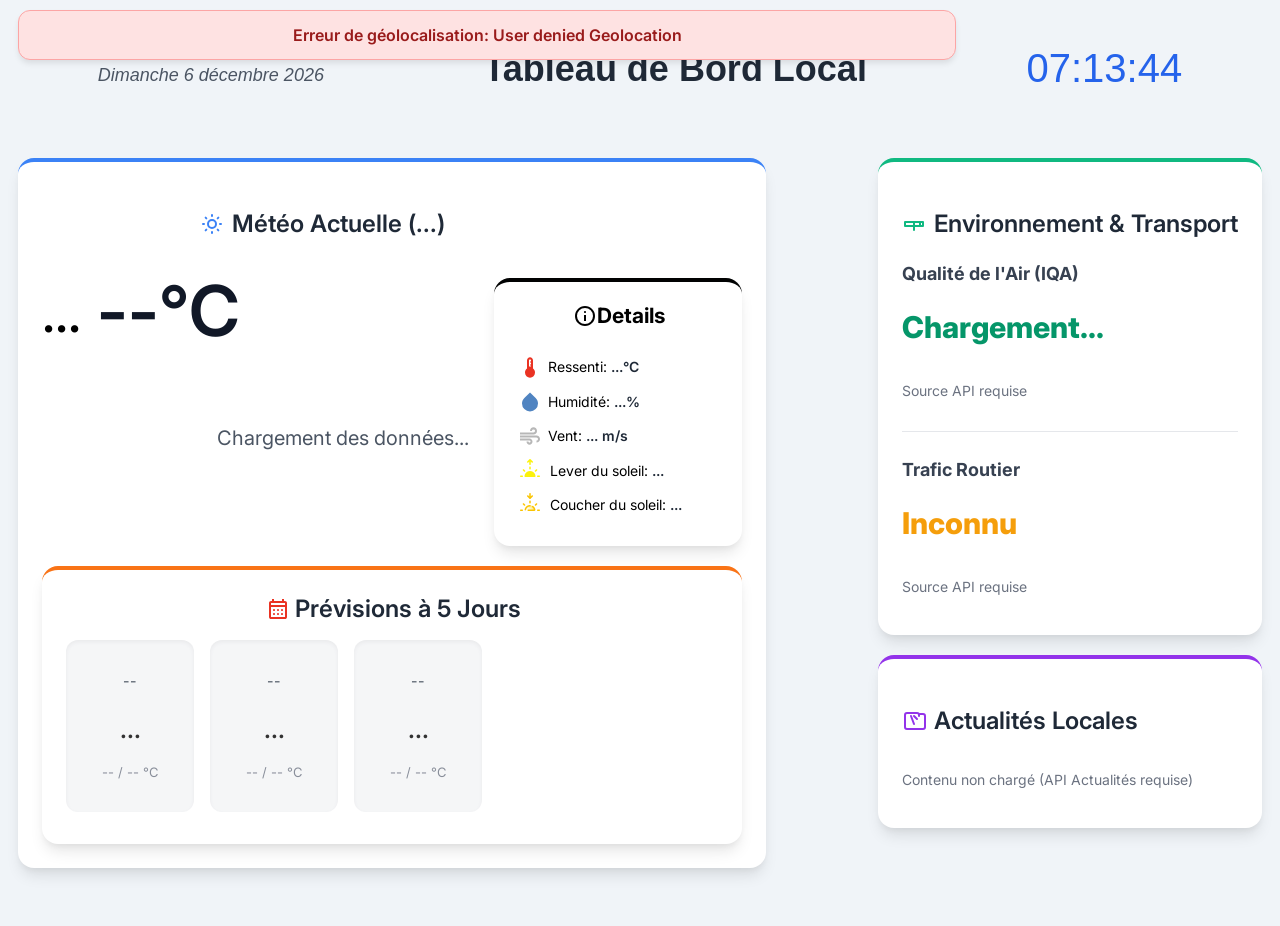
==== index.html @ c2a8eaa5 "first commit" ====
<!DOCTYPE html>
<html lang="fr">
<head>
    <meta charset="UTF-8">
    <meta name="viewport" content="width=device-width, initial-scale=1.0">
    <title>Info Locale</title>
    <link rel="stylesheet" href="style.css">
</head>
<body>

    <div id="app-container" class="app-container">
        <!-- Message de chargement/erreur au-dessus du tableau de bord -->
        <div id="status-message" class="status-message loading">Chargement de votre position...</div>
        
        <!-- En-tête et Horloge -->
        <div class="header-section">
            <div class="date-container">
                <p id="local-date" class="date">...</p>
            </div>
            <div class="title-container">
                <h1 class="title">Tableau de Bord Local</h1>
            </div>
            <div class="time-container">
                <p id="local-time" class="time">--:--</p>
            </div>
        </div>

        <!-- Grille Principale : Météo, Air, etc. -->
        <div class="main-grid">
            <div class="first-grid">
                <!-- 1. Carte Météo Principale -->
                <div id="weather-card" class="card weather-card-main">
                    <div class="meteo-title">
                        <h2 class="card-title card-title-blue">
                            <!-- Icône SVG Météo -->
                            <svg xmlns="http://www.w3.org/2000/svg" class="card-icon" fill="none" viewBox="0 0 24 24" stroke="currentColor">
                                <path stroke-linecap="round" stroke-linejoin="round" stroke-width="2" d="M12 3v1m0 16v1m9-9h-1M4 12H3m15.364 6.364l-.707-.707M6.343 6.343l-.707-.707m12.728 0l-.707.707M6.343 17.657l-.707.707M16 12a4 4 0 11-8 0 4 4 0 018 0z" />
                            </svg>
                            Météo Actuelle (<span id="city-name">...</span>)
                        </h2>
                    </div>
                    
                    <div class="weather-content-wrapper">
                        
                        <div class="weather-temp-area">
                            <!-- Température et icône -->
                            <div class="weather-temp-display">
                                <span id="weather-icon" class="weather-icon">...</span>
                                <div class="weather-temp">
                                    <span id="current-temp">--</span>°C
                                </div>
                            </div>
                            <p id="weather-description" class="weather-description">Chargement des données...</p>
                        </div>

                        <!-- Détails secondaires -->
                        <div class=" card weather-details-secondary">
                            <div class="title-detail">
                                <img src="assets/details.svg" alt="detail">
                                <h2>Details</h2>
                            </div>
                            <div class="detail-weather-container">
                                <div class="detail-weather">
                                    <img src="assets/thermometer.svg" alt="thermometer">
                                    <p>Ressenti: <span id="feels-like" class="detail-value">...°C</span></p>
                                </div>
                                <div class="detail-weather">
                                    <img src="assets/humidity.svg" alt="humidity">
                                    <p>Humidité: <span id="humidity" class="detail-value">...%</span></p>
                                </div>
                                <div class="detail-weather">
                                    <img src="assets/wind.svg" alt="wind">
                                    <p>Vent: <span id="wind-speed" class="detail-value">... m/s</span></p>
                                </div>
                                <div class="detail-weather">
                                    <img src="assets/sunrise.png" alt="sunrise" width="24px" height="24px" style="margin-top: 2px; margin-right: 2px;">
                                    <p>Lever du soleil: <span id="sunrise-time" class="detail-value">...</span></p>
                                </div>
                                <div class="detail-weather">
                                    <img src="assets/sunset.png" alt="sunset" width="24px" height="24px" style="margin-top: 2px; margin-right: 2px;">
                                    <p>Coucher du soleil: <span id="sunset-time" class="detail-value">...</span></p>
                                </div>
                            </div>
                            <!--
                            <p>Longitude: <span id="longitude" class="detail-value">...</span></p>
                            <p>Lattitude: <span id="lattitude" class="detail-value">...</span></p>
                            -->
                        </div>
                    </div>

                    <!-- 3. Panneau des Prévisions à 5 Jours -->
                    <div class="card forecast-card">
                        <h2 class="card-title card-title-orange">
                            <!-- Icône SVG Prévisions -->
                            <img src="assets/calendar.svg" alt="calendar" />
                            <p style="margin-left: 5px;">Prévisions à 5 Jours</p>
                        </h2>
                        <div id="forecast-container" class="forecast-container">
                            <!-- Les prévisions seront injectées ici par le JS -->
                            <div class="forecast-day forecast-placeholder">
                                <p class="forecast-day-name">--</p>
                                <span class="forecast-icon">...</span>
                                <p class="forecast-temp">-- / -- °C</p>
                            </div>
                            <div class="forecast-day forecast-placeholder">
                                <p class="forecast-day-name">--</p>
                                <span class="forecast-icon">...</span>
                                <p class="forecast-temp">-- / -- °C</p>
                            </div>
                            <div class="forecast-day forecast-placeholder">
                                <p class="forecast-day-name">--</p>
                                <span class="forecast-icon">...</span>
                                <p class="forecast-temp">-- / -- °C</p>
                            </div>
                        </div>
                    </div>
                </div>
            </div>

            
            <div class="second-grid">
                <!-- 2. Carte Qualité de l'Air et Transport -->
                <div class="card environment-card">
                    <h2 class="card-title card-title-green">
                        <!-- Icône SVG Environnement -->
                        <svg xmlns="http://www.w3.org/2000/svg" class="card-icon" fill="none" viewBox="0 0 24 24" stroke="currentColor">
                            <path stroke-linecap="round" stroke-linejoin="round" stroke-width="2" d="M3 10h18M3 14h18m-9-4v8m-9-8v4m18-4v4m-3-4v4" />
                        </svg>
                        Environnement & Transport
                    </h2>

                    <!-- Qualité de l'Air (Placeholder) -->
                    <div class="air-quality-section">
                        <h3 class="section-subtitle">Qualité de l'Air (IQA)</h3>
                        <p id="air-quality" class="air-quality-value">Chargement...</p>
                        <p class="section-note">Source API requise</p>
                    </div>

                    <!-- Trafic/Transport (Placeholder) -->
                    <div>
                        <h3 class="section-subtitle">Trafic Routier</h3>
                        <p id="traffic-status" class="traffic-value">Inconnu</p>
                        <p class="section-note">Source API requise</p>
                    </div>
                </div>

                <!-- 4. Carte Actualités Locales -->
                <div class="card news-card">
                    <h2 class="card-title card-title-purple">
                        <!-- Icône SVG Actualités -->
                        <svg xmlns="http://www.w3.org/2000/svg" class="card-icon" fill="none" viewBox="0 0 24 24" stroke="currentColor">
                            <path stroke-linecap="round" stroke-linejoin="round" stroke-width="2" d="M19 20H5a2 2 0 01-2-2V6a2 2 0 012-2h10a2 2 0 012 2v1m2 13h2a2 2 0 002-2V7a2 2 0 00-2-2h-3m-6 10L9 7m3 0l3 3m-3-3l3 3" />
                        </svg>
                        Actualités Locales
                    </h2>
                    <div id="news-container" class="news-container">
                        <p class="section-note">Contenu non chargé (API Actualités requise)</p>
                    </div>
                </div>
            </div>
        </div>
    </div>

    <script src="config.js"></script>
    <script src="geolocation.js"></script>
    <script src="weather.js"></script>
    <script src="forecast.js"></script>
</body>
</html>
---- style.css ----
/* Import de la police Inter (optionnel mais recommandé pour un look moderne) */
        @import url('https://fonts.googleapis.com/css2?family=Inter:wght@300;400;600;700;800&display=swap');

        /* --- 0. Message de Statut/Erreur --- */
        .status-message {
            padding: 12px 20px; /* 0.75rem 1.25rem */
            border-radius: 12px; /* 0.75rem */
            font-weight: 600;
            text-align: center;
            width: 896px; /* 56rem */
            display: none;
            box-shadow: 0 4px 6px -1px rgba(0, 0, 0, 0.1);
            position: fixed;
            top: 10px;
        }

        .loading {
            background-color: #e0f2fe; /* Bleu clair */
            color: #0c4a6e;
            border: 1px solid #7dd3fc;
        }

        .error {
            background-color: #fee2e2; /* Rouge clair */
            color: #991b1b;
            border: 1px solid #fca5a5;
        }

        .success {
            background-color: #d1fae5; /* Vert clair */
            color: #065f46;
            border: 1px solid #6ee7b7;
        }

        /* --- 1. Base et Layout --- */
        html { 
            font-family: 'Inter', sans-serif;
            line-height: 1.5;
        }

        body { 
            min-height: 100vh;
            padding: 5px;
            background-color: #f0f4f8; /* Arrière-plan léger */
        }

        .app-container {
            max-width: 100%; /* 56rem */
            margin: 5px;
        }

        /* Grille principale (responsive) */
        .main-grid {
            display: flex;
            justify-content: space-between;
            height: 450px;
        }


        /* --- 2. En-tête (Horloge et Titre) --- */
        .header-section {
            margin-bottom: 50px; /* 2.5rem */  
            display: flex;
            justify-content: space-around;
            height: 70px;
        }

        .title {
            font-size: 36px;
            font-weight: 800;
            color: #1f2937;
            font-family: Impact, Haettenschweiler, 'Arial Narrow Bold', sans-serif;
        }

        .date {
            font-size: 18px;
            color: #4b5563;
            font-style: italic;
            font-family: Impact, Haettenschweiler, 'Arial Narrow Bold', sans-serif;
            margin-top: 44px;
        }

        .time {
            font-size: 40px;
            font-weight: 300;
            color: #2563eb;
            font-family: Impact, Haettenschweiler, 'Arial Narrow Bold', sans-serif;
            margin-top: 20px;
        }

        /* --- 3. Style des Cartes (Cards) --- */
        .card {
            background-color: white;
            padding: 24px; /* 1.5rem */
            border-radius: 16px; /* 1rem */
            box-shadow: 0 10px 15px -3px rgba(0, 0, 0, 0.1), 0 4px 6px -2px rgba(0, 0, 0, 0.05);
            margin-top: 20px; /* 1.5rem */
            transition: transform 0.3s ease-in-out;
        }

        /* Effet de survol subtil */
        .card:hover {
            transform: translateY(-2px);
        }

        /* Codes de couleur pour la bordure supérieure */
        .weather-card-main { 
            border-top: 4px solid #3b82f6; /* Bleu */ 
            width: 700px;
        }
        .environment-card { border-top: 4px solid #10b981; /* Vert émeraude */ }
        .forecast-card { 
            border-top: 4px solid #f97316;
        }
        .news-card { border-top: 4px solid #9333ea; /* Violet */ }

        .card-title {
            font-size: 24px; /* 1.5rem */
            font-weight: 600;
            color: #1f2937;
            margin-bottom: 16px; /* 1rem */
            display: flex;
            align-items: center;
        }

        .card-icon {
            height: 24px; /* 1.5rem */
            width: 24px; /* 1.5rem */
            margin-right: 8px; /* 0.5rem */
            stroke-width: 2;
        }
        /* Couleur des icônes pour correspondre à la bordure */
        .card-title-blue .card-icon { color: #3b82f6; }
        .card-title-green .card-icon { color: #10b981; }
        .card-title-orange{
            margin-top: 0px;
            margin-left: 200px;
            height: 30px;
        }
        .card-title-purple .card-icon { color: #9333ea; }

        .title-detail {
            display: flex;
            margin-left: 55px;
        }

        .meteo-title {
            margin-left: 158px;
        }
        /* --- 4. Section Météo --- */
        .weather-content-wrapper {
            display: flex;
            align-items: flex-start;
            justify-content: space-between;
        }

        .weather-temp-area {
            margin-bottom: 16px; /* 1rem */
        }

        .weather-temp-display {
            display: flex;
            align-items: center;
            gap: 16px; /* 1rem */
        }

        .weather-icon {
            font-size: 60px; /* 4.375rem */
        }

        .weather-temp {
            font-size: 70px; /* 5rem */
            font-weight: 600;
            color: #111827;
        }

        .weather-description {
            font-size: 20px; /* 1.25rem */
            color: #4b5563;
            margin-top: 60px; /* 0.5rem */
            margin-left: 175px; /* 1rem */
        }

        .weather-details-secondary {
            width: 200px;
            font-size: 14px; /* 0.875rem */
            line-height: 1.6;
            padding-top: 0px;
            border-top: #010202 solid 4px;
        }

        .detail-weather {
            display: flex;
        }

        .detail-value {
            font-weight: 600;
            color: #1f2937;
        }

        .detail-weather p {
            margin: 6px;
        }

        /* --- 5. Environnement et Transport --- */
        .air-quality-section {
            margin-bottom: 24px; /* 1.5rem */
            padding-bottom: 16px; /* 1rem */
            border-bottom: 1px solid #e5e7eb;
        }

        .section-subtitle {
            font-weight: 700;
            font-size: 18px; /* 1.125rem */
            color: #374151;
        }

        .air-quality-value, .traffic-value {
            font-size: 30px; /* 1.875rem */
            font-weight: 800;
            margin-top: 4px; /* 0.25rem */
        }
        .air-quality-value { color: #059669; } /* Bon en vert */
        .traffic-value { color: #f59e0b; } /* Modéré en ambre */

        .section-note {
            font-size: 14px; /* 0.875rem */
            color: #6b7280;
        }

        /* --- 6. Prévisions à 5 Jours --- */
        .forecast-container {
            display: flex;
            overflow-x: auto;
            gap: 16px; /* 1rem */
            padding-bottom: 8px; /* 0.5rem */
            /*scrollbar-width: none; */
        }
        .forecast-container::-webkit-scrollbar {
            display: none;
        }

        .forecast-day {
            flex-shrink: 0;
            width: 112px; /* 7rem */
            text-align: center;
            padding: 16px 8px; /* 1rem 0.5rem */
            background-color: #f3f4f6;
            border-radius: 12px; /* 0.75rem */
            box-shadow: inset 0 2px 4px 0 rgba(0, 0, 0, 0.06);
            opacity: 0.8; 
        }

        .forecast-day-name {
            font-weight: 600;
            color: #4b5563;
            font-size: 14px; /* 0.9rem */
        }

        .forecast-icon {
            font-size: 30px; /* 1.875rem */
            margin-top: 8px; /* 0.5rem */
            margin-bottom: 8px; /* 0.5rem */
            display: block;
        }

        .forecast-temp {
            font-size: 13px; /* 0.8rem */
            color: #6b7280;
        }

        /* --- 7. Actualités Locales --- */
        .news-container {
            display: flex;
            flex-direction: column;
            gap: 16px; /* 1rem */
        }

        .news-item {
            padding: 12px; /* 0.75rem */
            background-color: #f9fafb;
            border-radius: 8px; /* 0.5rem */
            box-shadow: 0 1px 3px 0 rgba(0, 0, 0, 0.1);
        }

        .news-title {
            font-weight: 600;
            color: #2563eb;
            margin-bottom: 4px; /* 0.25rem */
            font-size: 16px; /* 1rem */
        }

        .news-excerpt {
            font-size: 14px; /* 0.875rem */
            color: #374151;
        }
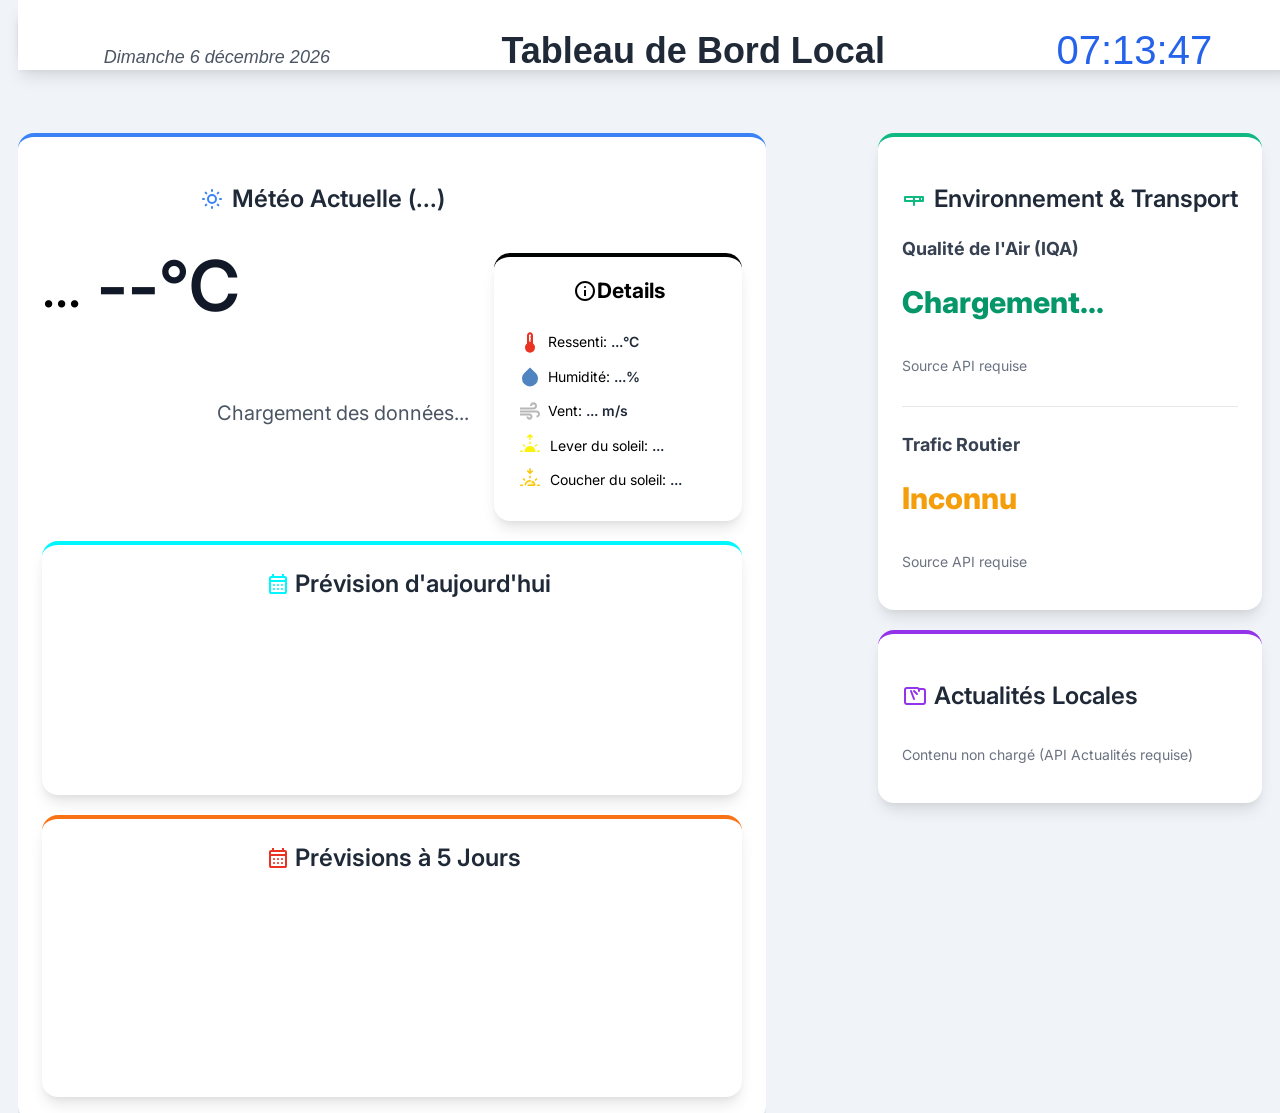
==== commit 2cd86946: "implementation du chart des previsions de la journee" ====
--- a/index.html
+++ b/index.html
@@ -5,6 +5,7 @@
     <meta name="viewport" content="width=device-width, initial-scale=1.0">
     <title>Info Locale</title>
     <link rel="stylesheet" href="style.css">
+    <script src="assets/js/chart.umd.js"></script>
 </head>
 <body>
 
@@ -88,6 +89,15 @@
                         </div>
                     </div>
 
+                    <!-- Prevision de la journee -->
+                    <div class="card forecast-day-card">
+                        <h2 class="card-title card-title-orange">
+                            <!-- Icône SVG Prévisions -->
+                            <img src="assets/calendar_color.svg" alt="calendar" />
+                            <p style="margin-left: 5px;">Prévision d'aujourd'hui</p>
+                        </h2>
+                        <canvas id="forecast-day-Chart"></canvas>
+                    </div>
                     <!-- 3. Panneau des Prévisions à 5 Jours -->
                     <div class="card forecast-card">
                         <h2 class="card-title card-title-orange">
@@ -97,22 +107,8 @@
                         </h2>
                         <div id="forecast-container" class="forecast-container">
                             <!-- Les prévisions seront injectées ici par le JS -->
-                            <div class="forecast-day forecast-placeholder">
-                                <p class="forecast-day-name">--</p>
-                                <span class="forecast-icon">...</span>
-                                <p class="forecast-temp">-- / -- °C</p>
-                            </div>
-                            <div class="forecast-day forecast-placeholder">
-                                <p class="forecast-day-name">--</p>
-                                <span class="forecast-icon">...</span>
-                                <p class="forecast-temp">-- / -- °C</p>
-                            </div>
-                            <div class="forecast-day forecast-placeholder">
-                                <p class="forecast-day-name">--</p>
-                                <span class="forecast-icon">...</span>
-                                <p class="forecast-temp">-- / -- °C</p>
-                            </div>
                         </div>
+                        <canvas id="forecastChart"></canvas>
                     </div>
                 </div>
             </div>
--- a/style.css
+++ b/style.css
@@ -54,15 +54,28 @@
             display: flex;
             justify-content: space-between;
             height: 450px;
-        }
-
-
+            margin-top: 100px;
+        }
+
+
+        .first-grid {
+            overflow-y: scroll;
+            height: 1000px;
+        }
         /* --- 2. En-tête (Horloge et Titre) --- */
         .header-section {
             margin-bottom: 50px; /* 2.5rem */  
             display: flex;
             justify-content: space-around;
             height: 70px;
+            position: fixed;
+            width: 100%;
+            z-index: 1000;
+            background-color: white;
+            top: 0px;
+            margin-right: 13px;
+            width: 100%;
+            box-shadow: 0 10px 15px -3px rgba(0, 0, 0, 0.1), 0 4px 6px -2px rgba(0, 0, 0, 0.05);
         }
 
         .title {
@@ -152,6 +165,8 @@
             display: flex;
             align-items: flex-start;
             justify-content: space-between;
+            /*position: sticky;
+            top: 0;*/
         }
 
         .weather-temp-area {
@@ -226,6 +241,10 @@
         .section-note {
             font-size: 14px; /* 0.875rem */
             color: #6b7280;
+        }
+
+        .forecast-day-card {
+            border-top: rgb(0, 247, 255) 4px solid;
         }
 
         /* --- 6. Prévisions à 5 Jours --- */
@@ -293,4 +312,10 @@
         .news-excerpt {
             font-size: 14px; /* 0.875rem */
             color: #374151;
+        }
+
+        #forecastChart {
+            margin-top: 20px;
+            max-width: 100%;
+            height: 150px;
         }
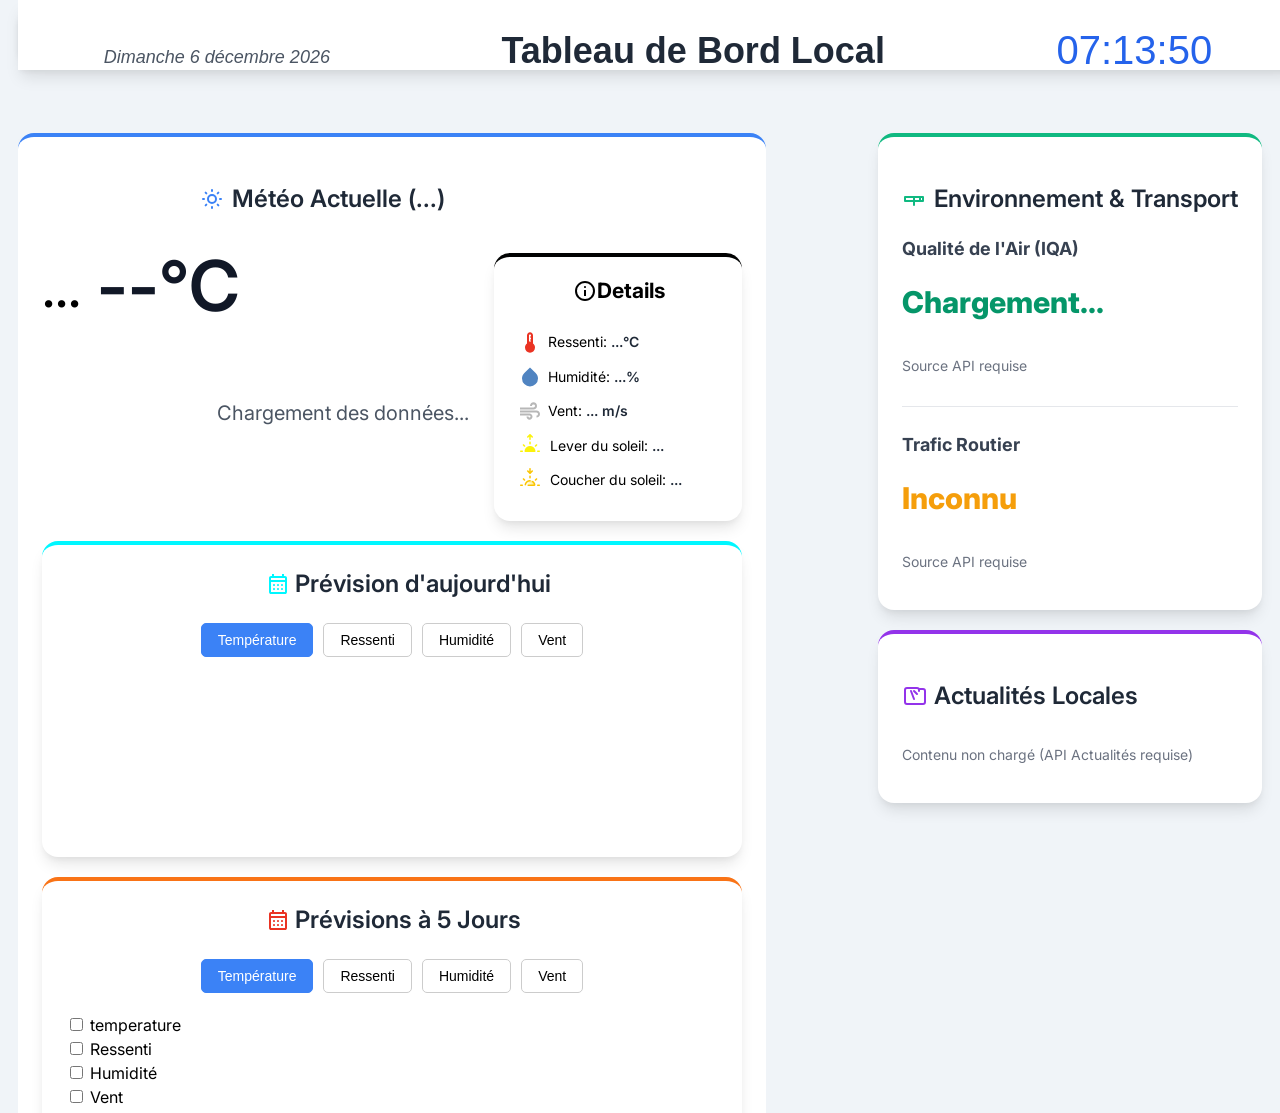
==== commit 1667c110: "logique de selection du graphe a afficher" ====
--- a/index.html
+++ b/index.html
@@ -96,6 +96,14 @@
                             <img src="assets/calendar_color.svg" alt="calendar" />
                             <p style="margin-left: 5px;">Prévision d'aujourd'hui</p>
                         </h2>
+                        <!-- Boutons pour basculer entre les graphiques -->
+                         <div id="forecast-hourly-container" class="forecast-container"></div>
+                        <div class="forecast-buttons" id="hourly-buttons">
+                            <button class="forecast-button active" data-type="temperature">Température</button>
+                            <button class="forecast-button" data-type="feels_like">Ressenti</button>
+                            <button class="forecast-button" data-type="humidity">Humidité</button>
+                            <button class="forecast-button" data-type="wind_speed">Vent</button>
+                        </div>
                         <canvas id="forecast-day-Chart"></canvas>
                     </div>
                     <!-- 3. Panneau des Prévisions à 5 Jours -->
@@ -108,6 +116,30 @@
                         <div id="forecast-container" class="forecast-container">
                             <!-- Les prévisions seront injectées ici par le JS -->
                         </div>
+                        <div class="forecast-buttons" id="daily-buttons">
+                            <button class="forecast-button active" data-type="temperature">Température</button>
+                            <button class="forecast-button" data-type="feels_like">Ressenti</button>
+                            <button class="forecast-button" data-type="humidity">Humidité</button>
+                            <button class="forecast-button" data-type="wind_speed">Vent</button>
+                        </div>
+                        <form action="">
+                            <div>
+                                <input type="checkbox" value="temperature">
+                                <label for="">temperature</label>
+                            </div>
+                            <div>
+                                <input type="checkbox" value="feels-like">
+                                <label for="">Ressenti</label>
+                            </div>
+                            <div>
+                                <input type="checkbox" value="humidity">
+                                <label for="">Humidité</label>
+                            </div>
+                            <div>
+                                <input type="checkbox" value="wind_speed">
+                                <label for="">Vent</label>
+                            </div>
+                        </form>
                         <canvas id="forecastChart"></canvas>
                     </div>
                 </div>
--- a/style.css
+++ b/style.css
@@ -261,21 +261,64 @@
 
         .forecast-day {
             flex-shrink: 0;
-            width: 112px; /* 7rem */
+            width: 112px;
             text-align: center;
-            padding: 16px 8px; /* 1rem 0.5rem */
+            padding: 16px 8px;
             background-color: #f3f4f6;
-            border-radius: 12px; /* 0.75rem */
+            border-radius: 12px;
             box-shadow: inset 0 2px 4px 0 rgba(0, 0, 0, 0.06);
-            opacity: 0.8; 
         }
 
         .forecast-day-name {
             font-weight: 600;
-            color: #4b5563;
-            font-size: 14px; /* 0.9rem */
-        }
-
+            color: #000000;
+            font-size: 14px;
+        }
+
+        .forecast-buttons {
+            display: flex;
+            justify-content: center;
+            gap: 10px;
+            margin-bottom: 20px;
+        }
+
+        .forecast-button {
+            padding: 8px 16px;
+            font-size: 14px;
+            font-weight: 500;
+            border: 1px solid #ccc;
+            border-radius: 5px;
+            background-color: #fff;
+            cursor: pointer;
+            transition: background-color 0.3s, color 0.3s;
+        }
+
+        .forecast-button.active {
+            background-color: #3b82f6; /* Bleu de ton thème */
+            color: #fff;
+            border-color: #3b82f6;
+        }
+
+        .forecast-button:hover {
+            background-color: #f97316; /* Orange de ton thème */
+            color: #fff;
+            border-color: #f97316;
+        }
+
+        .forecast-hour {
+            width: 112px;
+            text-align: center;
+            padding: 16px 8px;
+            background-color: #f3f4f6;
+            border-radius: 12px;
+            box-shadow: inset 0 2px 4px 0 rgba(0, 0, 0, 0.06);
+        }
+
+        .forecast-time {
+            font-weight: bold;
+            font-size: 16px;
+        }
+        
         .forecast-icon {
             font-size: 30px; /* 1.875rem */
             margin-top: 8px; /* 0.5rem */
@@ -284,7 +327,7 @@
         }
 
         .forecast-temp {
-            font-size: 13px; /* 0.8rem */
+            font-size: 13px;
             color: #6b7280;
         }
 
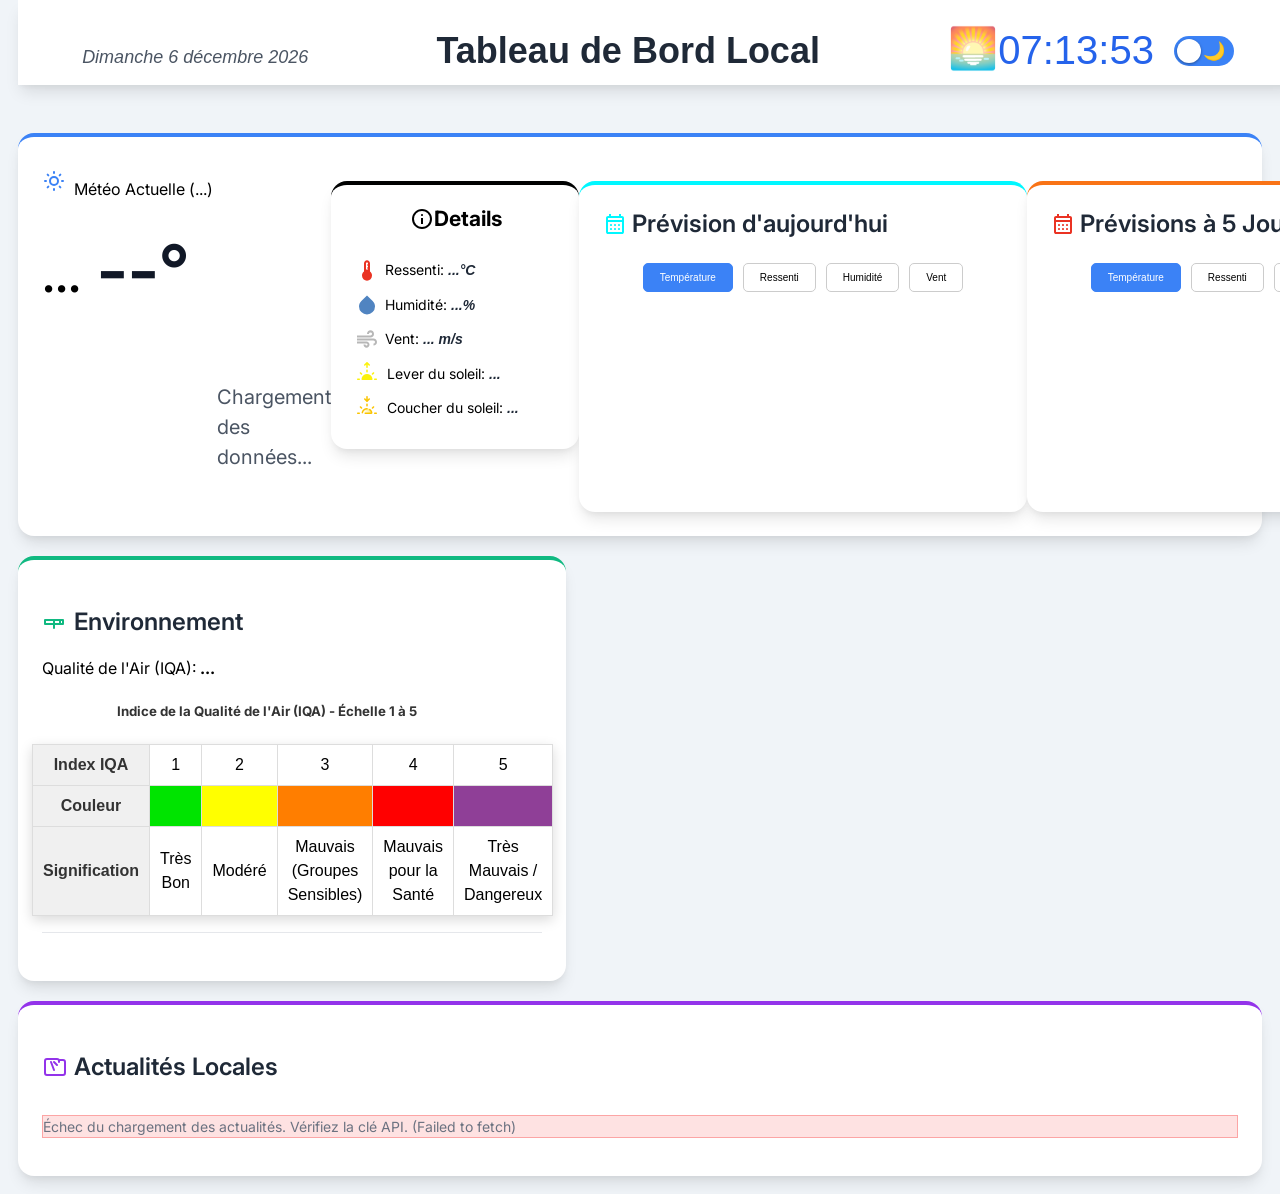
==== commit 52242cf8: "etape de deploiement" ====
--- a/index.html
+++ b/index.html
@@ -4,16 +4,15 @@
     <meta charset="UTF-8">
     <meta name="viewport" content="width=device-width, initial-scale=1.0">
     <title>Info Locale</title>
-    <link rel="stylesheet" href="style.css">
+    <link rel="stylesheet" href="css/style.css">
+    <link rel="stylesheet" href="css/style-dark-mode.css">
     <script src="assets/js/chart.umd.js"></script>
 </head>
 <body>
 
     <div id="app-container" class="app-container">
-        <!-- Message de chargement/erreur au-dessus du tableau de bord -->
-        <div id="status-message" class="status-message loading">Chargement de votre position...</div>
+
         
-        <!-- En-tête et Horloge -->
         <div class="header-section">
             <div class="date-container">
                 <p id="local-date" class="date">...</p>
@@ -22,39 +21,49 @@
                 <h1 class="title">Tableau de Bord Local</h1>
             </div>
             <div class="time-container">
-                <p id="local-time" class="time">--:--</p>
+                <div id="time-of-day-icon" class="time-of-day-icon"></div>
+                <div><p id="local-time" class="time">--:--</p></div>
+
+                <div class="toggle-container">
+                    <input type="checkbox" id="dark-mode-toggle" class="checkbox-toggle" checked>
+                    
+                    <label for="dark-mode-toggle" class="toggle-label">
+                        <span class="sun-icon">🌙</span>
+                        <span class="moon-icon">☀️</span>
+                    </label>
+                </div>
             </div>
         </div>
 
-        <!-- Grille Principale : Météo, Air, etc. -->
         <div class="main-grid">
             <div class="first-grid">
-                <!-- 1. Carte Météo Principale -->
                 <div id="weather-card" class="card weather-card-main">
                     <div class="meteo-title">
-                        <h2 class="card-title card-title-blue">
-                            <!-- Icône SVG Météo -->
-                            <svg xmlns="http://www.w3.org/2000/svg" class="card-icon" fill="none" viewBox="0 0 24 24" stroke="currentColor">
-                                <path stroke-linecap="round" stroke-linejoin="round" stroke-width="2" d="M12 3v1m0 16v1m9-9h-1M4 12H3m15.364 6.364l-.707-.707M6.343 6.343l-.707-.707m12.728 0l-.707.707M6.343 17.657l-.707.707M16 12a4 4 0 11-8 0 4 4 0 018 0z" />
-                            </svg>
-                            Météo Actuelle (<span id="city-name">...</span>)
-                        </h2>
-                    </div>
-                    
-                    <div class="weather-content-wrapper">
-                        
-                        <div class="weather-temp-area">
-                            <!-- Température et icône -->
+                        <div class="meteo-lieu">
+                            <div class="card-title card-title-blue">
+                                <svg xmlns="http://www.w3.org/2000/svg" class="card-icon" fill="none" viewBox="0 0 24 24" stroke="currentColor">
+                                    <path stroke-linecap="round" stroke-linejoin="round" stroke-width="2" d="M12 3v1m0 16v1m9-9h-1M4 12H3m15.364 6.364l-.707-.707M6.343 6.343l-.707-.707m12.728 0l-.707.707M6.343 17.657l-.707.707M16 12a4 4 0 11-8 0 4 4 0 018 0z" />
+                                </svg>
+                            </div>
+                            <div>
+                                <p>Météo Actuelle (<span id="city-name">...</span>)</p>
+                            </div>
+                        </div>
+                        <div class="meteo-value">
                             <div class="weather-temp-display">
                                 <span id="weather-icon" class="weather-icon">...</span>
                                 <div class="weather-temp">
-                                    <span id="current-temp">--</span>°C
-                                </div>
-                            </div>
-                            <p id="weather-description" class="weather-description">Chargement des données...</p>
-                        </div>
-
-                        <!-- Détails secondaires -->
+                                    <span id="current-temp">--</span>°
+                                </div>
+                            </div>
+                            <div class="weather-temp-area">
+                                <p id="weather-description" class="weather-description">Chargement des données...</p>
+                            </div>
+                        </div>
+                    </div>
+                    
+                    <div class="weather-content-wrapper">
+
                         <div class=" card weather-details-secondary">
                             <div class="title-detail">
                                 <img src="assets/details.svg" alt="detail">
@@ -63,40 +72,33 @@
                             <div class="detail-weather-container">
                                 <div class="detail-weather">
                                     <img src="assets/thermometer.svg" alt="thermometer">
-                                    <p>Ressenti: <span id="feels-like" class="detail-value">...°C</span></p>
+                                    <p>Ressenti: <strong id="feels-like" class="detail-value">...°C</strong></p>
                                 </div>
                                 <div class="detail-weather">
                                     <img src="assets/humidity.svg" alt="humidity">
-                                    <p>Humidité: <span id="humidity" class="detail-value">...%</span></p>
+                                    <p>Humidité: <strong id="humidity" class="detail-value">...%</strong></p>
                                 </div>
                                 <div class="detail-weather">
                                     <img src="assets/wind.svg" alt="wind">
-                                    <p>Vent: <span id="wind-speed" class="detail-value">... m/s</span></p>
+                                    <p>Vent: <strong id="wind-speed" class="detail-value">... m/s</strong></p>
                                 </div>
                                 <div class="detail-weather">
                                     <img src="assets/sunrise.png" alt="sunrise" width="24px" height="24px" style="margin-top: 2px; margin-right: 2px;">
-                                    <p>Lever du soleil: <span id="sunrise-time" class="detail-value">...</span></p>
+                                    <p>Lever du soleil: <strong id="sunrise-time" class="detail-value">...</strong></p>
                                 </div>
                                 <div class="detail-weather">
                                     <img src="assets/sunset.png" alt="sunset" width="24px" height="24px" style="margin-top: 2px; margin-right: 2px;">
-                                    <p>Coucher du soleil: <span id="sunset-time" class="detail-value">...</span></p>
-                                </div>
-                            </div>
-                            <!--
-                            <p>Longitude: <span id="longitude" class="detail-value">...</span></p>
-                            <p>Lattitude: <span id="lattitude" class="detail-value">...</span></p>
-                            -->
-                        </div>
-                    </div>
-
-                    <!-- Prevision de la journee -->
+                                    <p>Coucher du soleil: <strong id="sunset-time" class="detail-value">...</strong></p>
+                                </div>
+                            </div>
+                        </div>
+                    </div>
+
                     <div class="card forecast-day-card">
                         <h2 class="card-title card-title-orange">
-                            <!-- Icône SVG Prévisions -->
-                            <img src="assets/calendar_color.svg" alt="calendar" />
+                            <img src="../assets/calendar_color.svg" alt="calendar" />
                             <p style="margin-left: 5px;">Prévision d'aujourd'hui</p>
                         </h2>
-                        <!-- Boutons pour basculer entre les graphiques -->
                          <div id="forecast-hourly-container" class="forecast-container"></div>
                         <div class="forecast-buttons" id="hourly-buttons">
                             <button class="forecast-button active" data-type="temperature">Température</button>
@@ -106,15 +108,12 @@
                         </div>
                         <canvas id="forecast-day-Chart"></canvas>
                     </div>
-                    <!-- 3. Panneau des Prévisions à 5 Jours -->
                     <div class="card forecast-card">
                         <h2 class="card-title card-title-orange">
-                            <!-- Icône SVG Prévisions -->
-                            <img src="assets/calendar.svg" alt="calendar" />
+                            <img src="../assets/calendar.svg" alt="calendar" />
                             <p style="margin-left: 5px;">Prévisions à 5 Jours</p>
                         </h2>
                         <div id="forecast-container" class="forecast-container">
-                            <!-- Les prévisions seront injectées ici par le JS -->
                         </div>
                         <div class="forecast-buttons" id="daily-buttons">
                             <button class="forecast-button active" data-type="temperature">Température</button>
@@ -122,24 +121,6 @@
                             <button class="forecast-button" data-type="humidity">Humidité</button>
                             <button class="forecast-button" data-type="wind_speed">Vent</button>
                         </div>
-                        <form action="">
-                            <div>
-                                <input type="checkbox" value="temperature">
-                                <label for="">temperature</label>
-                            </div>
-                            <div>
-                                <input type="checkbox" value="feels-like">
-                                <label for="">Ressenti</label>
-                            </div>
-                            <div>
-                                <input type="checkbox" value="humidity">
-                                <label for="">Humidité</label>
-                            </div>
-                            <div>
-                                <input type="checkbox" value="wind_speed">
-                                <label for="">Vent</label>
-                            </div>
-                        </form>
                         <canvas id="forecastChart"></canvas>
                     </div>
                 </div>
@@ -147,35 +128,60 @@
 
             
             <div class="second-grid">
-                <!-- 2. Carte Qualité de l'Air et Transport -->
                 <div class="card environment-card">
                     <h2 class="card-title card-title-green">
-                        <!-- Icône SVG Environnement -->
                         <svg xmlns="http://www.w3.org/2000/svg" class="card-icon" fill="none" viewBox="0 0 24 24" stroke="currentColor">
                             <path stroke-linecap="round" stroke-linejoin="round" stroke-width="2" d="M3 10h18M3 14h18m-9-4v8m-9-8v4m18-4v4m-3-4v4" />
                         </svg>
-                        Environnement & Transport
+                        Environnement
                     </h2>
 
-                    <!-- Qualité de l'Air (Placeholder) -->
                     <div class="air-quality-section">
-                        <h3 class="section-subtitle">Qualité de l'Air (IQA)</h3>
-                        <p id="air-quality" class="air-quality-value">Chargement...</p>
-                        <p class="section-note">Source API requise</p>
-                    </div>
-
-                    <!-- Trafic/Transport (Placeholder) -->
-                    <div>
-                        <h3 class="section-subtitle">Trafic Routier</h3>
-                        <p id="traffic-status" class="traffic-value">Inconnu</p>
-                        <p class="section-note">Source API requise</p>
-                    </div>
-                </div>
-
-                <!-- 4. Carte Actualités Locales -->
+                        <p class="section-subtitle">Qualité de l'Air (IQA): <span id="air-quality" class="air-quality-value" >...</span></p>
+                        <div class="container">
+                            <h5 class="titre-iqa">Indice de la Qualité de l'Air (IQA) - Échelle 1 à 5</h5>
+
+                            <table class="tableau-iqa">
+                                <thead>
+                                    <tr>
+                                        <th>Index IQA</th>
+                                        <td class="index-iqa">1</td>
+                                        <td class="index-iqa">2</td>
+                                        <td class="index-iqa">3</td>
+                                        <td class="index-iqa">4</td>
+                                        <td class="index-iqa">5</td>
+
+                                    </tr>
+                                </thead>
+                                <tbody>
+                                    <tr>
+                                        <th>Couleur</th>
+                                        <td class="couleur-iqa iqa-1"></td>
+                                        <td class="couleur-iqa iqa-2"></td>
+                                        <td class="couleur-iqa iqa-3"></td>
+                                        <td class="couleur-iqa iqa-4"></td>
+                                        <td class="couleur-iqa iqa-5"></td>
+
+                                    </tr>
+                                    <tr>
+                                        <th>Signification</th>
+                                        <td>Très Bon</td>
+                                        <td>Modéré</td>
+                                        <td>Mauvais (Groupes Sensibles)</td>
+                                        <td>Mauvais pour la Santé</td>
+                                        <td>Très Mauvais / Dangereux</td>
+
+                                    </tr>
+                                </tbody>
+                            </table>
+                        </div>
+                    </div>
+                </div>
+            </div>
+
+            <div class="troisieme-grid">
                 <div class="card news-card">
                     <h2 class="card-title card-title-purple">
-                        <!-- Icône SVG Actualités -->
                         <svg xmlns="http://www.w3.org/2000/svg" class="card-icon" fill="none" viewBox="0 0 24 24" stroke="currentColor">
                             <path stroke-linecap="round" stroke-linejoin="round" stroke-width="2" d="M19 20H5a2 2 0 01-2-2V6a2 2 0 012-2h10a2 2 0 012 2v1m2 13h2a2 2 0 002-2V7a2 2 0 00-2-2h-3m-6 10L9 7m3 0l3 3m-3-3l3 3" />
                         </svg>
@@ -189,9 +195,12 @@
         </div>
     </div>
 
-    <script src="config.js"></script>
-    <script src="geolocation.js"></script>
-    <script src="weather.js"></script>
-    <script src="forecast.js"></script>
+    <script src="js/header.js"></script>
+    <script src="js/config.js"></script>
+    <script src="js/geolocation.js"></script>
+    <script src="js/weather.js"></script>
+    <script src="js/forecast.js"></script>
+    <script src="js/air.js"></script>
+    <script src="js/news.js"></script>
 </body>
 </html>
--- a/css/style.css
+++ b/css/style.css
@@ -0,0 +1,523 @@
+/* Import de la police Inter (optionnel mais recommandé pour un look moderne) */
+        @import url('https://fonts.googleapis.com/css2?family=Inter:wght@300;400;600;700;800&display=swap');
+
+        .status-message {
+            padding: 12px 20px;
+            border-radius: 12px;
+            font-weight: 600;
+            text-align: center;
+            width: 896px;
+            display: none;
+            box-shadow: 0 4px 6px -1px rgba(0, 0, 0, 0.1);
+            position: fixed;
+            top: 10px;
+        }
+
+        .loading {
+            background-color: #e0f2fe;
+            color: #0c4a6e;
+            border: 1px solid #7dd3fc;
+        }
+
+        .error {
+            background-color: #fee2e2;
+            color: #991b1b;
+            border: 1px solid #fca5a5;
+        }
+
+        .success {
+            background-color: #d1fae5;
+            color: #065f46;
+            border: 1px solid #6ee7b7;
+        }
+
+        html { 
+            font-family: 'Inter', sans-serif;
+            line-height: 1.5;
+        }
+
+        body { 
+            min-height: 100vh;
+            padding: 5px;
+            background-color: #f0f4f8;
+        }
+
+        .app-container {
+            max-width: 100%;
+            margin: 5px;
+        }
+
+        .main-grid {
+            justify-content: space-between;
+            /*height: 450px;*/
+            margin-top: 100px;
+        }
+
+
+        .first-grid {
+            display: flex;
+            flex-direction: column;
+        }
+        .header-section {
+            margin-bottom: 50px;  
+            display: flex;
+            justify-content: space-around;
+            height: 70px;
+            position: fixed;
+            width: 100%;
+            z-index: 1000;
+            background-color: white;
+            padding-bottom: 15px;
+            top: 0px;
+            margin-right: 13px;
+            width: 100%;
+            box-shadow: 0 10px 15px -3px rgba(0, 0, 0, 0.1), 0 4px 6px -2px rgba(0, 0, 0, 0.05);
+        }
+
+        .time-container {
+            display: flex;
+        }
+
+        .time-of-day-icon {
+            font-size: 40px;
+            padding-top: 18px;
+        }
+
+        .title {
+            font-size: 36px;
+            font-weight: 800;
+            color: #1f2937;
+            font-family: Impact, Haettenschweiler, 'Arial Narrow Bold', sans-serif;
+        }
+
+        .date {
+            font-size: 18px;
+            color: #4b5563;
+            font-style: italic;
+            font-family: Impact, Haettenschweiler, 'Arial Narrow Bold', sans-serif;
+            margin-top: 44px;
+        }
+
+        .time {
+            font-size: 40px;
+            font-weight: 300;
+            color: #2563eb;
+            font-family: Impact, Haettenschweiler, 'Arial Narrow Bold', sans-serif;
+            margin-top: 20px;
+        }
+
+        .card {
+            background-color: white;
+            padding: 24px;
+            border-radius: 16px;
+            box-shadow: 0 10px 15px -3px rgba(0, 0, 0, 0.1), 0 4px 6px -2px rgba(0, 0, 0, 0.05);
+            margin-top: 20px;
+            transition: transform 0.3s ease-in-out;
+        }
+
+        .card:hover {
+            transform: translateY(-2px);
+        }
+
+        .weather-card-main { 
+            display: flex;
+            justify-content: space-around;
+            border-top: 4px solid #3b82f6; 
+        }
+        .environment-card { 
+            border-top: 4px solid #10b981;
+            width: 500px;
+        }
+        .forecast-card { 
+            border-top: 4px solid #f97316;
+        }
+        .news-card { border-top: 4px solid #9333ea;}
+
+        .card-title {
+            font-size: 24px;
+            font-weight: 600;
+            color: #1f2937;
+            margin-bottom: 16px;
+            display: flex;
+            align-items: center;
+        }
+
+        .card-icon {
+            height: 24px;
+            width: 24px;
+            margin-right: 8px;
+            stroke-width: 2;
+        }
+        .card-title-blue .card-icon { color: #3b82f6; }
+        .card-title-green .card-icon { color: #10b981; }
+        .card-title-orange{
+            margin-top: 0px;
+            height: 30px;
+        }
+        .card-title-purple .card-icon { color: #9333ea; }
+
+        .title-detail {
+            display: flex;
+            margin-left: 55px;
+        }
+
+        .meteo-title {
+            display: flex;
+            flex-direction: column;
+        }
+
+        .meteo-lieu {
+            display: flex;
+        }
+
+        .meteo-value {
+            display: flex;
+            flex-direction: column;
+        }
+
+        .weather-content-wrapper {
+            display: flex;
+            align-items: flex-start;
+            justify-content: space-between;
+        }
+
+        .weather-temp-area {
+            margin-bottom: 16px;
+        }
+
+        .weather-temp-display {
+            display: flex;
+            align-items: center;
+            gap: 16px;
+        }
+
+        .weather-icon {
+            font-size: 60px;
+        }
+
+        .weather-temp {
+            font-size: 70px;
+            font-weight: 600;
+            color: #111827;
+        }
+
+        .weather-description {
+            font-size: 20px;
+            color: #4b5563;
+            margin-top: 60px;
+            margin-left: 175px;
+        }
+
+        .weather-details-secondary {
+            width: 200px;
+            font-size: 14px;
+            line-height: 1.6;
+            padding-top: 0px;
+            border-top: #010202 solid 4px;
+        }
+
+        .detail-weather {
+            display: flex;
+        }
+
+        .detail-value {
+            font-weight: 600;
+            font-style: italic;
+            color: #1f2937;
+        }
+
+        .detail-weather p {
+            margin: 6px;
+        }
+
+        .air-quality-section {
+            margin-bottom: 24px;
+            padding-bottom: 16px;
+            border-bottom: 1px solid #e5e7eb;
+        }
+
+        .section-subtitle {
+            color: #000000;
+        }
+
+        .traffic-value { color: #f59e0b; }
+
+        .section-note {
+            font-size: 14px;
+            color: #6b7280;
+        }
+
+        .forecast-day-card {
+            border-top: rgb(0, 247, 255) 4px solid;
+        }
+
+        .forecast-container {
+            display: flex;
+            overflow-x: auto;
+            gap: 16px;
+            padding-bottom: 8px;
+            width: 400px;
+        }
+        .forecast-container::-webkit-scrollbar {
+            display: none;
+        }
+
+        .forecast-description {
+            font-size: 10px;
+        }
+
+        .forecast-day {
+            flex-shrink: 0;
+            width: 80px;
+            text-align: center;
+            padding: 16px 5px;
+            background-color: #f3f4f6;
+            border-radius: 12px;
+            box-shadow: inset 0 2px 4px 0 rgba(0, 0, 0, 0.06);
+            border: 2px solid #989898;
+            height: 120px;
+        }
+
+        .forecast-day-name {
+            font-weight: 600;
+            color: #000000;
+            font-size: 14px;
+            margin: 0px;
+        }
+
+        .forecast-buttons {
+            display: flex;
+            justify-content: center;
+            gap: 10px;
+            margin-bottom: 20px;
+        }
+
+        .forecast-button {
+            padding: 8px 16px;
+            font-size: 10px;
+            font-weight: 500;
+            border: 1px solid #ccc;
+            border-radius: 5px;
+            background-color: #fff;
+            cursor: pointer;
+            transition: background-color 0.3s, color 0.3s;
+        }
+
+        .forecast-button.active {
+            background-color: #3b82f6;
+            color: #fff;
+            border-color: #3b82f6;
+        }
+
+        .forecast-button:hover {
+            background-color: #f97316;
+            color: #fff;
+            border-color: #f97316;
+        }
+
+        .forecast-hour {
+            flex-shrink: 0;
+            width: 80px;
+            text-align: center;
+            padding: 16px 5px;
+            background-color: #f3f4f6;
+            border-radius: 12px;
+            box-shadow: inset 0 2px 4px 0 rgba(0, 0, 0, 0.06);
+            border: 2px solid #989898;
+            height: 120px;
+        }
+
+        .forecast-time {
+            font-weight: bold;
+            font-size: 16px;
+        }
+        
+        .forecast-icon {
+            font-size: 30px;
+            margin-top: 4px;
+            margin-bottom: 4px;
+            display: block;
+        }
+
+        .forecast-temp {
+            font-size: 10px;
+            color: #6b7280;
+            margin: 10px;
+        }
+
+        .news-container {
+            display: flex;
+            flex-direction: column;
+            gap: 16px;
+        }
+
+        .news-item {
+            padding: 12px;
+            background-color: #f9fafb;
+            border-radius: 8px;
+            box-shadow: 0 1px 3px 0 rgba(0, 0, 0, 0.1);
+        }
+
+        .news-title {
+            font-weight: 600;
+            color: #2563eb;
+            margin-bottom: 4px;
+            font-size: 16px;
+        }
+
+        .news-excerpt {
+            font-size: 14px;
+            color: #374151;
+        }
+
+        #forecastChart {
+            margin-top: 20px;
+            max-width: 100%;
+            height: 150px;
+        }
+
+
+
+        .container {
+            width: 100%;
+            max-width: 450px;
+        }
+        
+        .main-title {
+            font-size: 24px;
+            font-weight: bold;
+            text-align: center;
+            margin-bottom: 32px;
+            color: #374151;
+        }
+
+        
+
+        .tableau-iqa {
+            border-collapse: collapse;
+            width: 60%; 
+            margin-left: -10px; 
+            font-family: 'Segoe UI', Tahoma, Geneva, Verdana, sans-serif;
+            box-shadow: 0 4px 12px rgba(0, 0, 0, 0.15);
+        }
+
+        .titre-iqa {
+            text-align: center;
+            color: #333;
+        }
+
+        .tableau-iqa th, .tableau-iqa td {
+            border: 1px solid #ddd;
+            padding: 8px 10px;
+            text-align: center;
+        }
+
+        .tableau-iqa th {
+            background-color: #f0f0f0;
+            color: #333;
+            font-weight: bold;
+        }
+
+        .iqa-1 {
+            background-color: #00e400;
+            color: #000;
+        }
+
+    
+        .iqa-2 {
+            background-color: #ffff00;
+            color: #000;
+        }
+
+        
+        .iqa-3 {
+            background-color: #ff7e00;
+            color: #fff;
+        }
+
+
+        .iqa-4 {
+            background-color: #ff0000;
+            color: #fff;
+        }
+
+        
+        .iqa-5 {
+            background-color: #8f3f97;
+            color: #fff;
+        }
+
+
+
+
+        .checkbox-toggle {
+            opacity: 0;
+            width: 0;
+            height: 0;
+        }
+
+        .toggle-label {
+            display: block;
+            width: 60px;
+            height: 30px;
+            background-color: #3b82f6;
+            border-radius: 15px;
+            cursor: pointer;
+            position: relative;
+            transition: background-color 0.3s ease;
+            margin-left: 20px;
+        }
+
+        .toggle-label::after {
+            content: '';
+            position: absolute;
+            top: 3px;
+            left: 3px;
+            width: 24px;
+            height: 24px;
+            background-color: white;
+            border-radius: 50%;
+            transition: transform 0.3s ease;
+            box-shadow: 0 1px 3px rgba(0, 0, 0, 0.4);
+        }
+
+        .toggle-container {
+            padding-top: 12px;
+        }
+
+        .checkbox-toggle:checked + .toggle-label {
+            background-color: #9333ea;
+        }
+
+        .checkbox-toggle:checked + .toggle-label::after {
+            transform: translateX(30px);
+        }
+
+        .sun-icon, .moon-icon {
+            position: absolute;
+            font-size: 18px;
+            line-height: 30px;
+            transition: opacity 0.3s ease;
+            padding: 0 4px;
+        }
+
+        .sun-icon {
+            right: 5px;
+            opacity: 1;
+        }
+
+        .moon-icon {
+            left: 5px;
+            opacity: 0;
+        }
+
+        .checkbox-toggle:checked + .toggle-label .sun-icon {
+            opacity: 0;
+        }
+        .checkbox-toggle:checked + .toggle-label .moon-icon {
+            opacity: 1;
+        }
+
+        .air-quality-value {
+            font-weight: bold;
+        }
--- a/css/style-dark-mode.css
+++ b/css/style-dark-mode.css
@@ -0,0 +1,106 @@
+.dark-mode {
+    background-color: #121212;
+    color: #e0e0e0;
+}
+
+.dark-mode .card {
+    background-color: #1f1f1f1f;
+    box-shadow: 0 4px 12px rgba(255, 255, 255, 0.1);
+    border: 1px solid #333;
+}
+
+.dark-mode .header-section {
+    background-color: #1f1f1f;
+    box-shadow: 0 10px 15px -3px rgba(0, 0, 0, 0.5), 0 4px 6px -2px rgba(0, 0, 0, 0.3) !important;
+}
+
+.dark-mode .title {
+    color: #f0f0f0;
+}
+
+.dark-mode .date {
+    color: #aaaaaa;
+}
+
+.dark-mode .time {
+    color: #6caffa;
+}
+ 
+.dark-mode .card-title {
+    color: #ffffff;
+}
+
+.dark-mode .weather-card-main { 
+    border-top: 4px solid #3b82f6; 
+}
+
+.dark-mode .forecast-day-card {
+    border-top: rgb(0, 247, 255) 4px solid;
+}
+
+.dark-mode .forecast-card { 
+    border-top: 4px solid #f97316;
+}
+
+.dark-mode .environment-card { 
+    border-top: 4px solid #10b981;
+}
+
+.dark-mode .news-card { 
+    border-top: 4px solid #9333ea;
+}
+
+.dark-mode .weather-description, 
+.dark-mode .weather-temp-area,
+.dark-mode .detail-weather p,
+.dark-mode .section-note,
+.dark-mode .weather-temp,
+.dark-mode .titre-iqa {
+    color: #ffffff ;
+}
+
+.dark-mode .weather-details-secondary {
+    background-color: #2b2b2b;
+    border-top: #ffffff solid 4px;
+}
+
+.dark-mode .detail-value {
+    color: #ffffff ;
+}
+
+.dark-mode .forecast-day,
+.dark-mode .forecast-hour {
+    background-color: #2b2b2b;
+    box-shadow: inset 0 2px 4px 0 rgba(255, 255, 255, 0.1);
+}
+
+.dark-mode .forecast-day-name {
+    color: #ffffff;
+}
+.dark-mode .forecast-button {
+    background-color: #2b2b2b;
+    color: #e0e0e0;
+    border: 1px solid #444;
+}
+.dark-mode .forecast-button.active {
+    background-color: #5555ff;
+    color: #fff;
+    border-color: #5555ff;
+}
+
+.dark-mode .tableau-iqa th {
+    background-color: #2b2b2b ;
+    color: #e0e0e0;
+    border: 1px solid #444;
+}
+.dark-mode .tableau-iqa td {
+    border: 1px solid #444;
+}
+
+.dark-mode .section-subtitle {
+    color: #fff;
+}
+
+.dark-mode #air-quality {
+    color: #fff;
+}
